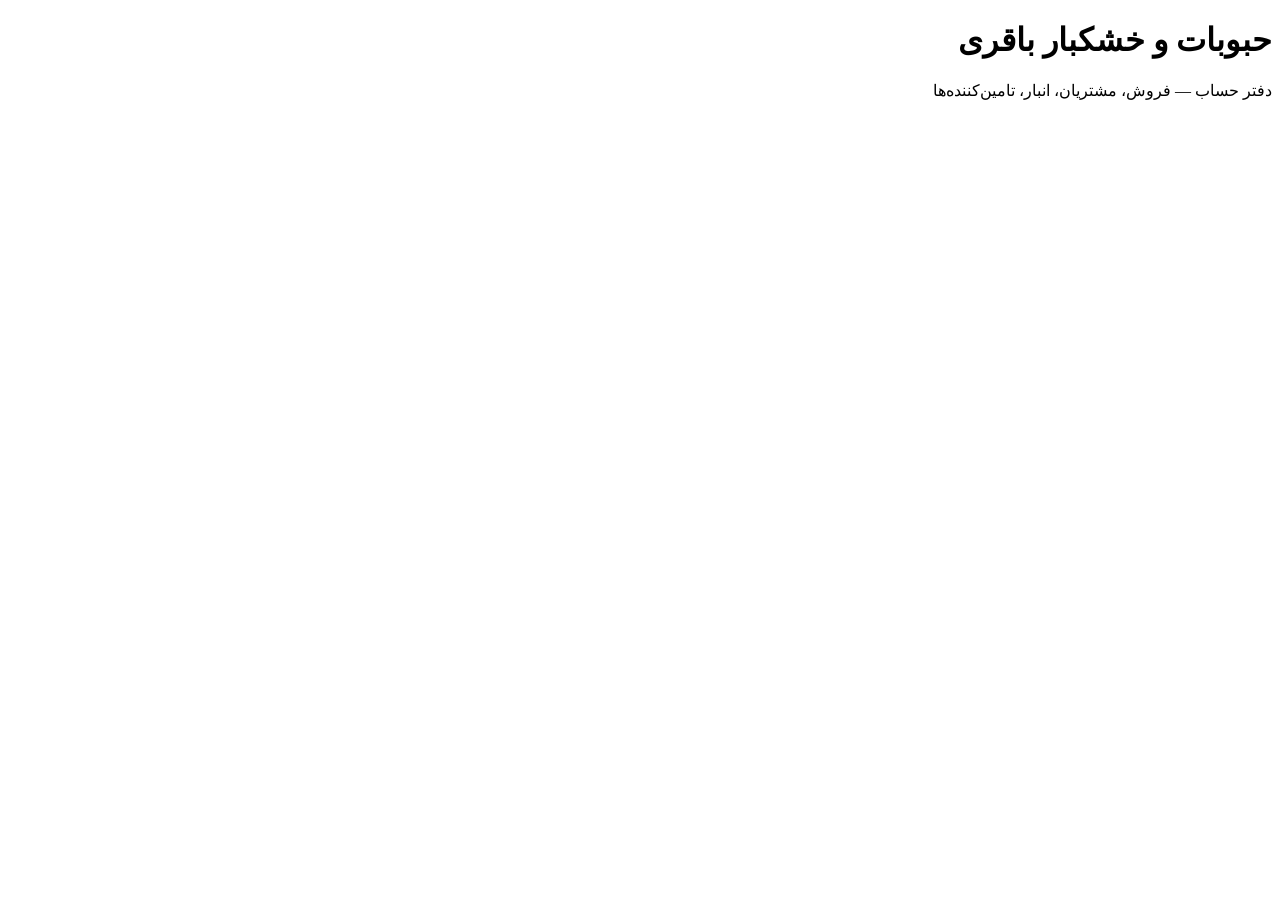
==== index.html @ 558b92c6 "Add files via upload" ====
<!DOCTYPE html>
<html lang="fa" dir="rtl">
<head>
<meta charset="UTF-8">
<meta http-equiv="Cache-Control" content="no-cache, no-store, must-revalidate">
<meta http-equiv="Pragma" content="no-cache">
<meta http-equiv="Expires" content="0">
<meta name="viewport" content="width=device-width, initial-scale=1.0, maximum-scale=1.0">
<link rel="manifest" href="./manifest.json">
<meta name="apple-mobile-web-app-capable" content="yes">
<meta name="apple-mobile-web-app-status-bar-style" content="black-translucent">
<meta name="apple-mobile-web-app-title" content="باقری">
<link rel="apple-touch-icon" href="./icons/apple-touch-icon.png">
<title>داشبورد — حبوبات و خشکبار باقری</title>
<script src="./vendor/xlsx.full.min.js"></script>
<script src="./vendor/html2canvas.min.js"></script>
<link rel="stylesheet" href="./css/app.css">
</head>
<body class="page-dashboard">
<header>
  <h1>حبوبات و خشکبار باقری</h1>
  <p>دفتر حساب — فروش، مشتریان، انبار، تامین‌کننده‌ها</p>
</header>
<nav id="nav"></nav>
<main id="main"></main>
<button class="fab" id="fab" style="display:none;">+</button>
<div id="modalRoot"></div>
<div class="toast" id="toast"></div>
<div id="printArea"></div>

<script src="./js/models.js"></script>
<script src="./js/ui.js"></script>
<script src="./js/db.js"></script>
<script src="./js/calc.js"></script>
<script src="./js/stock.js"></script>
<script src="./js/payments.js"></script>
<script src="./js/backup.js"></script>
<script src="./js/nav.js"></script>
<script src="./js/prospect-scoring.js"></script>
<script src="./js/prospect-db.js"></script>
<script src="./js/prospect-core.js"></script>

<script>
/* Phase 2 dashboard — uses existing calc helpers only; no new financial formulas. */

const ICO = {
  users: '<svg viewBox="0 0 24 24" fill="none" stroke="#5c4a30" stroke-width="1.8" stroke-linecap="round" stroke-linejoin="round"><path d="M17 21v-2a4 4 0 0 0-4-4H5a4 4 0 0 0-4 4v2"/><circle cx="9" cy="7" r="4"/><path d="M23 21v-2a4 4 0 0 0-3-3.87"/><path d="M16 3.13a4 4 0 0 1 0 7.75"/></svg>',
  box: '<svg viewBox="0 0 24 24" fill="none" stroke="#5c4a30" stroke-width="1.8" stroke-linecap="round" stroke-linejoin="round"><path d="M21 16V8a2 2 0 0 0-1-1.73l-7-4a2 2 0 0 0-2 0l-7 4A2 2 0 0 0 3 8v8a2 2 0 0 0 1 1.73l7 4a2 2 0 0 0 2 0l7-4A2 2 0 0 0 21 16z"/><polyline points="3.27 6.96 12 12.01 20.73 6.96"/><line x1="12" y1="22.08" x2="12" y2="12"/></svg>',
  truck: '<svg viewBox="0 0 24 24" fill="none" stroke="#5c4a30" stroke-width="1.8" stroke-linecap="round" stroke-linejoin="round"><rect x="1" y="3" width="15" height="13" rx="1"/><polygon points="16 8 20 8 23 11 23 16 16 16 16 8"/><circle cx="5.5" cy="18.5" r="2.5"/><circle cx="18.5" cy="18.5" r="2.5"/></svg>',
  invoice: '<svg viewBox="0 0 24 24" fill="none" stroke="#5c4a30" stroke-width="1.8" stroke-linecap="round" stroke-linejoin="round"><path d="M14 2H6a2 2 0 0 0-2 2v16a2 2 0 0 0 2 2h12a2 2 0 0 0 2-2V8z"/><polyline points="14 2 14 8 20 8"/><line x1="16" y1="13" x2="8" y2="13"/><line x1="16" y1="17" x2="8" y2="17"/><polyline points="10 9 9 9 8 9"/></svg>',
  card: '<svg viewBox="0 0 24 24" fill="none" stroke="#5c4a30" stroke-width="1.8" stroke-linecap="round" stroke-linejoin="round"><rect x="1" y="4" width="22" height="16" rx="2"/><line x1="1" y1="10" x2="23" y2="10"/></svg>',
  bank: '<svg viewBox="0 0 24 24" fill="none" stroke="#5c4a30" stroke-width="1.8" stroke-linecap="round" stroke-linejoin="round"><line x1="3" y1="22" x2="21" y2="22"/><line x1="6" y1="18" x2="6" y2="11"/><line x1="10" y1="18" x2="10" y2="11"/><line x1="14" y1="18" x2="14" y2="11"/><line x1="18" y1="18" x2="18" y2="11"/><polygon points="12 2 20 9 4 9"/></svg>',
  map: '<svg viewBox="0 0 24 24" fill="none" stroke="#5c4a30" stroke-width="1.8" stroke-linecap="round" stroke-linejoin="round"><path d="M21 10c0 7-9 13-9 13s-9-6-9-13a9 9 0 0 1 18 0z"/><circle cx="12" cy="10" r="3"/></svg>',
  chart: '<svg viewBox="0 0 24 24" fill="none" stroke="#5c4a30" stroke-width="1.8" stroke-linecap="round" stroke-linejoin="round"><line x1="18" y1="20" x2="18" y2="10"/><line x1="12" y1="20" x2="12" y2="4"/><line x1="6" y1="20" x2="6" y2="14"/></svg>',
  gear: '<svg viewBox="0 0 24 24" fill="none" stroke="#5c4a30" stroke-width="1.8" stroke-linecap="round" stroke-linejoin="round"><circle cx="12" cy="12" r="3"/><path d="M19.4 15a1.65 1.65 0 0 0 .33 1.82l.06.06a2 2 0 0 1-2.83 2.83l-.06-.06a1.65 1.65 0 0 0-1.82-.33 1.65 1.65 0 0 0-1 1.51V21a2 2 0 0 1-4 0v-.09A1.65 1.65 0 0 0 9 19.4a1.65 1.65 0 0 0-1.82.33l-.06.06a2 2 0 0 1-2.83-2.83l.06-.06A1.65 1.65 0 0 0 4.68 15a1.65 1.65 0 0 0-1.51-1H3a2 2 0 0 1 0-4h.09A1.65 1.65 0 0 0 4.6 9a1.65 1.65 0 0 0-.33-1.82l-.06-.06a2 2 0 0 1 2.83-2.83l.06.06A1.65 1.65 0 0 0 9 4.68a1.65 1.65 0 0 0 1-1.51V3a2 2 0 0 1 4 0v.09a1.65 1.65 0 0 0 1 1.51 1.65 1.65 0 0 0 1.82-.33l.06-.06a2 2 0 0 1 2.83 2.83l-.06.06A1.65 1.65 0 0 0 19.4 9a1.65 1.65 0 0 0 1.51 1H21a2 2 0 0 1 0 4h-.09a1.65 1.65 0 0 0-1.51 1z"/></svg>',
  warehouse: '<svg viewBox="0 0 24 24" fill="none" stroke="#5c4a30" stroke-width="1.8" stroke-linecap="round" stroke-linejoin="round"><path d="M3 21h18"/><path d="M5 21V10l7-5 7 5v11"/><path d="M9 21v-6h6v6"/></svg>'
};

function dashTile(href, ico, title, sub){
  return `<a class="dash-tile" href="${href}">
    <span class="dash-ico">${ico}</span>
    <span class="dash-title">${title}</span>
    ${sub ? `<span class="dash-sub">${sub}</span>` : ''}
  </a>`;
}

function recentInvoicesHtml(){
  const invs = (data.invoices || []).slice().sort((a,b)=> (b.date||'').localeCompare(a.date||'') || String(b.number).localeCompare(String(a.number)));
  const top = invs.slice(0, 5);
  if(!top.length) return '';
  const rows = top.map(inv=>{
    const cust = data.customers.find(c=>c.id===inv.customerId);
    const name = cust ? cust.name : '—';
    return `<a class="ledger-row" href="./invoice.html?id=${encodeURIComponent(inv.id)}">
      <span class="name">فاکتور #${esc(String(inv.number||''))}<span class="sub">${esc(name)} — ${faDate(inv.date)}</span></span>
      <span class="filler"></span>
      <span class="amount">${toman(inv.total)} ت</span>
    </a>`;
  }).join('');
  return `<div class="dash-section-label">آخرین فاکتورها</div><div class="dash-activity">${rows}</div>`;
}

function recentVisitsHtml(){
  const items = [];
  (data.customers||[]).forEach(c=>{
    (c.visits||[]).forEach(v=>{
      items.push({ customerId:c.id, name:c.name, date:v.date, time:v.time, result:v.result });
    });
  });
  items.sort((a,b)=> (b.date||'').localeCompare(a.date||'') || (b.time||'').localeCompare(a.time||''));
  const top = items.slice(0, 5);
  if(!top.length) return '';
  const rows = top.map(v=>`<a class="ledger-row" href="./customer.html?id=${encodeURIComponent(v.customerId)}">
    <span class="name">${esc(v.name)}<span class="sub">${faDate(v.date)}${v.time?' '+esc(v.time):''} — ${esc(v.result||'')}</span></span>
    <span class="filler"></span>
    <span class="amount">ویزیت</span>
  </a>`).join('');
  return `<div class="dash-section-label">آخرین ویزیت‌ها</div><div class="dash-activity">${rows}</div>`;
}

bootPage('dashboard', async function(){
  // داشبورد: منوی افقی تکرار کارت‌هاست — مخفی می‌شود
  const nav = document.getElementById('nav');
  if(nav) nav.style.display = 'none';

  const main = document.getElementById('main');
  const g = globalTotals();
  const invVal = inventoryValue();
  const custN = data.customers.length;
  const prodN = data.products.length;
  const invN = data.invoices.length;
  const supN = data.suppliers.length;
  const payN = (data.payments||[]).length;
  const chkN = (data.checks||[]).length;

  // Read-only: existing Prospect daily target (no new target system)
  let targetHtml = '';
  try{
    if(typeof openProspectDatabase === 'function' && !prospectDbInstance){
      await openProspectDatabase();
    }
    if(typeof ensureProspectDailyTarget === 'function'){
      const dt = await ensureProspectDailyTarget();
      targetHtml = renderDashboardTargetBar(dt);
    }
  }catch(err){
    console.warn('dashboard target read skipped', err);
    targetHtml = '';
  }

  main.innerHTML = `
    <h2 class="section-title" style="margin-top:4px;">داشبورد</h2>

    ${targetHtml}

    <div class="dash-section-label">خلاصه وضعیت</div>
    <div class="dash-stats">
      <div class="dash-stat">
        <div class="label">فروش امروز</div>
        <div class="value accent-olive">${toman(g.todaySales)} ت</div>
        <div class="label" style="margin-top:4px;">${g.todayCount||0} فاکتور</div>
      </div>
      <div class="dash-stat">
        <div class="label">فروش این ماه</div>
        <div class="value accent-olive">${toman(g.monthSales)} ت</div>
        <div class="label" style="margin-top:4px;">${g.monthCount||0} فاکتور</div>
      </div>
      <div class="dash-stat">
        <div class="label">بدهی مشتریان</div>
        <div class="value accent-rust">${toman(g.customerDebt)} ت</div>
      </div>
      <div class="dash-stat">
        <div class="label">بدهی به تامین‌کننده‌ها</div>
        <div class="value accent-rust">${toman(g.supplierDebt)} ت</div>
      </div>
      <div class="dash-stat">
        <div class="label">ارزش موجودی انبار</div>
        <div class="value">${toman(invVal)} ت</div>
      </div>
      <div class="dash-stat">
        <div class="label">سود کل (از فاکتورها)</div>
        <div class="value accent-amber">${toman(g.totalProfit)} ت</div>
      </div>
      <div class="dash-stat wide">
        <div class="label">جمع کل فروش فاکتورها</div>
        <div class="value">${toman(g.totalSales)} ت</div>
      </div>
    </div>

    <div class="dash-section-label">دسترسی سریع</div>
    <div class="dash-grid">
      ${dashTile('./invoices.html', ICO.invoice, 'فاکتورها', invN + ' فاکتور')}
      ${dashTile('./customers.html', ICO.users, 'مشتریان', custN + ' نفر')}
      ${dashTile('./payments.html', ICO.card, 'پرداخت‌ها', payN + ' مورد')}
      ${dashTile('./products.html', ICO.box, 'اجناس', prodN + ' قلم')}
      ${dashTile('./suppliers.html', ICO.truck, 'تامین‌کنندگان', supN + ' نفر')}
      ${dashTile('./checks.html', ICO.bank, 'چک‌ها', chkN + ' فقره')}
      ${dashTile('./inventory.html', ICO.warehouse, 'انبار', toman(invVal) + ' ت')}
      ${dashTile('./visits.html', ICO.map, 'ویزیت مشتریان', '')}
      ${dashTile('./prospects.html', ICO.map, 'ارزیابی مغازه‌ها', '')}
      ${dashTile('./reports.html', ICO.chart, 'گزارش‌ها', '')}
      ${dashTile('./settings.html', ICO.gear, 'تنظیمات و بکاپ', '')}
    </div>

    ${recentInvoicesHtml()}
    ${recentVisitsHtml()}
  `;
});

/** Read-only UI for existing ProspectScout dailyTarget — no writes except ensure day-roll already in core. */
function renderDashboardTargetBar(dt){
  if(!dt){
    return `<a class="dash-target" href="./prospects.html">
      <div class="dash-target-top">
        <span class="dash-target-title">تارگت امروز</span>
        <span class="dash-target-link">ارزیابی مغازه‌ها ←</span>
      </div>
      <div class="dash-target-body">تارگت هنوز تنظیم نشده</div>
    </a>`;
  }
  const target = Number(dt.target)||0;
  const count = Number(dt.count)||0;
  if(target <= 0){
    return `<a class="dash-target" href="./prospects.html">
      <div class="dash-target-top">
        <span class="dash-target-title">تارگت امروز</span>
        <span class="dash-target-link">تنظیم در ارزیابی مغازه‌ها ←</span>
      </div>
      <div class="dash-target-body">تارگت روزانه تنظیم نشده</div>
    </a>`;
  }
  const pct = Math.min(100, Math.round((count/target)*100));
  const remain = Math.max(0, target - count);
  const done = count >= target;
  const status = done
    ? `<span class="dash-target-done">تارگت امروز تکمیل شد ✓</span>`
    : `<span class="dash-target-remain">${remain} بازدید تا تارگت</span>`;
  return `<a class="dash-target${done?' is-done':''}" href="./prospects.html">
    <div class="dash-target-top">
      <span class="dash-target-title">تارگت امروز</span>
      <span class="dash-target-pct">${pct}٪</span>
    </div>
    <div class="dash-target-nums">${count} / ${target}</div>
    <div class="dash-target-bar"><span style="width:${pct}%"></span></div>
    <div class="dash-target-foot">${status}<span class="dash-target-link">جزئیات ←</span></div>
  </a>`;
}
</script>
<script src="./js/sw-register.js"></script>
</body>
</html>
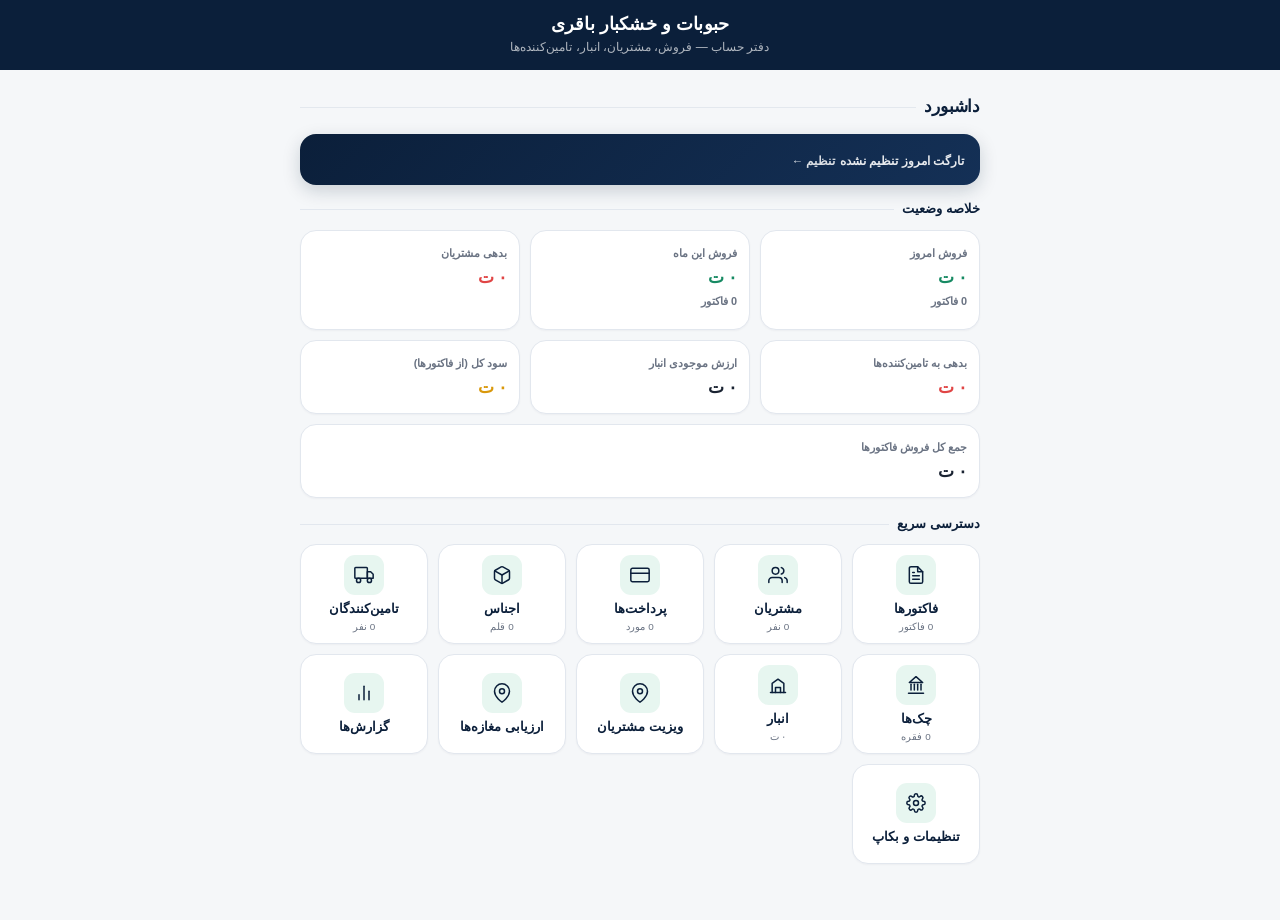
==== commit d29a3ce8: "Add files via upload" ====
--- a/index.html
+++ b/index.html
@@ -189,26 +189,15 @@
 
 /** Read-only UI for existing ProspectScout dailyTarget — no writes except ensure day-roll already in core. */
 function renderDashboardTargetBar(dt){
-  if(!dt){
-    return `<a class="dash-target" href="./prospects.html">
-      <div class="dash-target-top">
-        <span class="dash-target-title">تارگت امروز</span>
-        <span class="dash-target-link">ارزیابی مغازه‌ها ←</span>
-      </div>
-      <div class="dash-target-body">تارگت هنوز تنظیم نشده</div>
+  // Compact strip when missing or zero — avoids a large empty card; logic unchanged.
+  if(!dt || !(Number(dt.target) > 0)){
+    return `<a class="dash-target dash-target-compact" href="./prospects.html">
+      <span class="dash-target-title">تارگت امروز تنظیم نشده</span>
+      <span class="dash-target-link">تنظیم ←</span>
     </a>`;
   }
   const target = Number(dt.target)||0;
   const count = Number(dt.count)||0;
-  if(target <= 0){
-    return `<a class="dash-target" href="./prospects.html">
-      <div class="dash-target-top">
-        <span class="dash-target-title">تارگت امروز</span>
-        <span class="dash-target-link">تنظیم در ارزیابی مغازه‌ها ←</span>
-      </div>
-      <div class="dash-target-body">تارگت روزانه تنظیم نشده</div>
-    </a>`;
-  }
   const pct = Math.min(100, Math.round((count/target)*100));
   const remain = Math.max(0, target - count);
   const done = count >= target;
--- a/css/app.css
+++ b/css/app.css
@@ -0,0 +1,1279 @@
+/* ============================================================
+   حبوبات و خشکبار باقری — Design System
+   Navy + Green + White | Mobile-First | CSS only
+   Compatible with all existing HTML class names
+   ============================================================ */
+
+:root{
+  /* Core palette (Option 3 reference) */
+  --color-primary:#0B1F3A;
+  --color-primary-dark:#071628;
+  --color-primary-soft:#132A4A;
+  --color-accent:#20A879;
+  --color-accent-dark:#178A63;
+  --color-accent-soft:#E7F6F0;
+  --color-bg:#F5F7F9;
+  --color-surface:#FFFFFF;
+  --color-surface-2:#EEF1F5;
+  --color-border:#E2E7EE;
+  --color-text:#1A2332;
+  --color-text-muted:#6A7383;
+  --color-success:#20A879;
+  --color-danger:#E04545;
+  --color-warning:#D9980B;
+  --color-info:#2F6FED;
+
+  --shadow-xs:0 1px 2px rgba(11,31,58,.04);
+  --shadow-sm:0 2px 8px rgba(11,31,58,.06);
+  --shadow-md:0 6px 20px rgba(11,31,58,.08);
+  --radius-xs:8px;
+  --radius-sm:12px;
+  --radius-md:16px;
+  --radius-lg:20px;
+  --radius-pill:999px;
+  --space-1:4px;
+  --space-2:8px;
+  --space-3:12px;
+  --space-4:16px;
+  --space-5:20px;
+  --space-6:24px;
+  --touch:44px;
+  --safe-top:env(safe-area-inset-top,0px);
+  --safe-bottom:env(safe-area-inset-bottom,0px);
+  --font:-apple-system,BlinkMacSystemFont,'Vazirmatn','Segoe UI',Tahoma,sans-serif;
+
+  /* Legacy aliases — do not remove */
+  --primary:var(--color-primary);
+  --primary-dark:var(--color-primary-dark);
+  --primary-soft:var(--color-primary-soft);
+  --accent:var(--color-accent);
+  --accent-dark:var(--color-accent-dark);
+  --accent-soft:var(--color-accent-soft);
+  --bg:var(--color-bg);
+  --surface:var(--color-surface);
+  --surface-2:var(--color-surface-2);
+  --text:var(--color-text);
+  --muted:var(--color-text-muted);
+  --success:var(--color-success);
+  --danger:var(--color-danger);
+  --warning:var(--color-warning);
+  --border:var(--color-border);
+  --shadow:var(--shadow-sm);
+  --shadow-sm:0 2px 8px rgba(11,31,58,.06);
+  --radius:var(--radius-md);
+  --radius-sm:12px;
+  --paper:var(--color-bg);
+  --paper-2:var(--color-surface);
+  --card:var(--color-surface);
+  --ink:var(--color-text);
+  --ink-soft:var(--color-text-muted);
+  --olive:var(--color-accent);
+  --olive-dark:var(--color-primary);
+  --gold:var(--color-accent);
+  --gold-soft:var(--color-accent-soft);
+  --rust:var(--color-danger);
+  --amber:var(--color-warning);
+  --red:var(--color-danger);
+  --line:var(--color-border);
+}
+
+*,*::before,*::after{box-sizing:border-box;-webkit-tap-highlight-color:transparent;}
+html{-webkit-text-size-adjust:100%;}
+body{
+  margin:0;
+  font-family:var(--font);
+  background:var(--color-bg);
+  color:var(--color-text);
+  min-height:100vh;
+  font-size:15px;
+  line-height:1.55;
+  font-variant-numeric:tabular-nums;
+  -webkit-font-smoothing:antialiased;
+}
+
+/* ===================== HEADER ===================== */
+header{
+  padding:calc(12px + var(--safe-top)) 16px 14px;
+  text-align:center;
+  background:var(--color-primary);
+  border-bottom:none;
+  color:#fff;
+  position:relative;
+  z-index:5;
+}
+header h1{
+  margin:0;
+  font-size:1.02rem;
+  font-weight:800;
+  color:#fff;
+  letter-spacing:.15px;
+  line-height:1.35;
+}
+header p{
+  margin:3px 0 0;
+  font-size:.75rem;
+  color:rgba(255,255,255,.68);
+  font-weight:500;
+  line-height:1.4;
+}
+
+/* ===================== NAV (top bar only — never match .bottom-nav) ===================== */
+nav#nav{
+  display:flex;
+  overflow-x:auto;
+  gap:6px;
+  background:var(--color-surface);
+  border-bottom:1px solid var(--color-border);
+  position:sticky;
+  top:0;
+  z-index:10;
+  -webkit-overflow-scrolling:touch;
+  padding:8px 10px;
+  box-shadow:var(--shadow-xs);
+  scrollbar-width:none;
+}
+nav#nav::-webkit-scrollbar{display:none;}
+nav#nav button,
+nav#nav a.nav-link{
+  flex:0 0 auto;
+  min-width:auto;
+  min-height:34px;
+  padding:6px 12px;
+  border:1px solid transparent;
+  background:transparent;
+  font-family:inherit;
+  font-size:.76rem;
+  font-weight:600;
+  color:var(--color-text-muted);
+  cursor:pointer;
+  border-radius:var(--radius-pill);
+  white-space:nowrap;
+  text-decoration:none;
+  display:inline-flex;
+  align-items:center;
+  justify-content:center;
+  transition:background .12s,color .12s;
+}
+nav#nav button.active,
+nav#nav a.nav-link.active{
+  color:#fff;
+  background:var(--color-primary);
+  border-color:var(--color-primary);
+}
+nav#nav a.nav-link:active,
+nav#nav button:active{opacity:.85;}
+
+/* ===================== MAIN ===================== */
+main{
+  padding:14px 14px calc(88px + var(--safe-bottom));
+  max-width:720px;
+  margin:0 auto;
+}
+
+/* ===================== TYPOGRAPHY ===================== */
+h2.section-title{
+  font-size:1.05rem;
+  margin:4px 0 14px;
+  color:var(--color-primary);
+  font-weight:800;
+  display:flex;
+  align-items:center;
+  gap:8px;
+  letter-spacing:-.2px;
+}
+h2.section-title::after{
+  content:"";
+  flex:1;
+  border-bottom:1px solid var(--color-border);
+  opacity:.9;
+}
+h3.sub-title{
+  font-size:.88rem;
+  margin:16px 0 10px;
+  color:var(--color-primary);
+  font-weight:800;
+}
+
+/* ===================== CARDS ===================== */
+.cards{
+  display:grid;
+  grid-template-columns:1fr 1fr;
+  gap:10px;
+  margin-bottom:14px;
+}
+.card{
+  background:var(--color-surface);
+  border:1px solid var(--color-border);
+  border-radius:var(--radius-md);
+  padding:14px;
+  box-shadow:var(--shadow-xs);
+}
+.card .label{
+  font-size:.7rem;
+  color:var(--color-text-muted);
+  margin-bottom:6px;
+  font-weight:600;
+  letter-spacing:.1px;
+}
+.card .value{
+  font-size:1.12rem;
+  font-weight:800;
+  color:var(--color-text);
+  letter-spacing:-.3px;
+  line-height:1.25;
+}
+.card.wide{grid-column:1/-1;}
+
+.accent-olive{color:var(--color-accent-dark) !important;}
+.accent-rust{color:var(--color-danger) !important;}
+.accent-red{color:var(--color-danger) !important;}
+.accent-amber{color:var(--color-warning) !important;}
+
+/* ===================== LISTS ===================== */
+.ledger-row{
+  display:flex;
+  align-items:center;
+  gap:10px;
+  padding:13px 2px;
+  border-bottom:1px solid var(--color-border);
+  cursor:pointer;
+  min-height:52px;
+}
+.ledger-row:last-child{border-bottom:none;}
+.ledger-row .name{
+  font-weight:700;
+  font-size:.9rem;
+  color:var(--color-text);
+  white-space:nowrap;
+  overflow:hidden;
+  text-overflow:ellipsis;
+  min-width:0;
+  line-height:1.35;
+}
+.ledger-row .filler{
+  flex:1;
+  border-bottom:none;
+  height:0;
+  min-width:6px;
+}
+.ledger-row .amount{
+  font-weight:800;
+  white-space:nowrap;
+  text-align:left;
+  flex-shrink:0;
+  font-size:.9rem;
+  color:var(--color-text);
+  letter-spacing:-.2px;
+}
+.ledger-row .sub{
+  font-size:.72rem;
+  color:var(--color-text-muted);
+  display:block;
+  font-weight:500;
+  overflow:hidden;
+  text-overflow:ellipsis;
+  margin-top:2px;
+  line-height:1.35;
+}
+a.ledger-row{
+  text-decoration:none;
+  color:inherit;
+}
+a.ledger-row:active{
+  background:var(--color-surface-2);
+  border-radius:var(--radius-sm);
+}
+
+/* ===================== BUTTONS ===================== */
+.btn{
+  display:inline-flex;
+  align-items:center;
+  justify-content:center;
+  gap:6px;
+  background:var(--color-accent);
+  color:#fff;
+  border:none;
+  padding:12px 16px;
+  min-height:var(--touch);
+  border-radius:var(--radius-sm);
+  font-family:inherit;
+  font-weight:700;
+  font-size:.88rem;
+  cursor:pointer;
+  text-decoration:none;
+  box-shadow:0 3px 10px rgba(32,168,121,.22);
+  transition:transform .1s, opacity .1s;
+}
+.btn:active{opacity:.9;transform:scale(.98);}
+.btn.secondary{
+  background:var(--color-surface);
+  color:var(--color-primary);
+  border:1.5px solid var(--color-border);
+  box-shadow:none;
+}
+.btn.danger{
+  background:var(--color-danger);
+  box-shadow:0 3px 10px rgba(224,69,69,.2);
+}
+.btn.small{
+  padding:8px 12px;
+  font-size:.78rem;
+  min-height:36px;
+  border-radius:10px;
+  box-shadow:none;
+}
+.btn:disabled{
+  opacity:.42;
+  cursor:not-allowed;
+  box-shadow:none;
+}
+.btn-row{
+  display:flex;
+  gap:8px;
+  flex-wrap:wrap;
+  margin-top:12px;
+}
+
+/* ===================== CHIPS ===================== */
+.chip-row{
+  display:flex;
+  gap:6px;
+  flex-wrap:wrap;
+  margin-bottom:12px;
+}
+.chip{
+  padding:6px 11px;
+  border-radius:var(--radius-pill);
+  border:1.5px solid var(--color-border);
+  background:var(--color-surface);
+  font-size:.74rem;
+  color:var(--color-text-muted);
+  cursor:pointer;
+  font-family:inherit;
+  font-weight:600;
+  min-height:32px;
+  line-height:1.2;
+}
+.chip.active{
+  background:var(--color-primary);
+  color:#fff;
+  border-color:var(--color-primary);
+}
+
+/* ===================== FAB ===================== */
+.fab{
+  position:fixed;
+  left:16px;
+  bottom:calc(16px + var(--safe-bottom));
+  width:56px;
+  height:56px;
+  border-radius:50%;
+  background:var(--color-accent);
+  color:#fff;
+  font-size:1.75rem;
+  border:none;
+  box-shadow:0 8px 22px rgba(32,168,121,.38);
+  cursor:pointer;
+  z-index:20;
+  display:flex;
+  align-items:center;
+  justify-content:center;
+  line-height:1;
+}
+.fab:active{transform:scale(.94);}
+
+/* ===================== SHEET / MODAL ===================== */
+.overlay{
+  position:fixed;
+  inset:0;
+  background:rgba(11,31,58,.5);
+  display:flex;
+  align-items:flex-end;
+  justify-content:center;
+  /* Must be above .bottom-nav (z-index:40) so sheet actions are tappable */
+  z-index:60;
+}
+.sheet{
+  background:var(--color-surface);
+  width:100%;
+  max-width:720px;
+  max-height:90vh;
+  overflow-y:auto;
+  border-radius:var(--radius-lg) var(--radius-lg) 0 0;
+  /* Extra bottom padding so primary actions (ثبت) are not flush / covered */
+  padding:18px 16px calc(28px + var(--safe-bottom));
+  border-top:none;
+  -webkit-overflow-scrolling:touch;
+  box-shadow:0 -10px 40px rgba(11,31,58,.15);
+}
+.sheet h3{
+  margin:0 0 14px;
+  color:var(--color-primary);
+  padding-left:32px;
+  font-weight:800;
+  font-size:1.05rem;
+}
+.field{margin-bottom:14px;}
+.field label{
+  display:block;
+  font-size:.75rem;
+  color:var(--color-text-muted);
+  margin-bottom:6px;
+  font-weight:600;
+}
+.field input,
+.field select,
+.field textarea{
+  width:100%;
+  padding:12px 14px;
+  border:1.5px solid var(--color-border);
+  border-radius:var(--radius-sm);
+  font-family:inherit;
+  font-size:16px;
+  background:var(--color-surface);
+  color:var(--color-text);
+  transition:border-color .15s, box-shadow .15s;
+  min-height:46px;
+}
+.field select{appearance:none;background-image:none;}
+.field input:focus,
+.field select:focus,
+.field textarea:focus{
+  outline:none;
+  border-color:var(--color-accent);
+  box-shadow:0 0 0 3px var(--color-accent-soft);
+}
+.field textarea{resize:vertical;min-height:72px;}
+
+.close-x{
+  position:absolute;
+  left:12px;
+  top:12px;
+  background:var(--color-surface-2);
+  border:none;
+  font-size:1.2rem;
+  color:var(--color-text-muted);
+  cursor:pointer;
+  width:36px;
+  height:36px;
+  border-radius:10px;
+  display:flex;
+  align-items:center;
+  justify-content:center;
+}
+.close-x:active{background:var(--color-border);}
+
+.empty{
+  text-align:center;
+  color:var(--color-text-muted);
+  padding:32px 14px;
+  font-size:.9rem;
+  line-height:1.6;
+}
+
+.badge{
+  display:inline-block;
+  padding:3px 9px;
+  border-radius:var(--radius-pill);
+  font-size:.68rem;
+  font-weight:700;
+}
+.badge.pending{background:#FFF5DF;color:#9A7000;}
+.badge.cleared{background:var(--color-accent-soft);color:var(--color-accent-dark);}
+.badge.low{background:#FDECEC;color:var(--color-danger);}
+
+.toast{
+  position:fixed;
+  bottom:calc(84px + var(--safe-bottom));
+  left:50%;
+  transform:translateX(-50%) translateY(10px);
+  background:var(--color-primary);
+  color:#fff;
+  padding:11px 18px;
+  border-radius:var(--radius-pill);
+  font-size:.82rem;
+  font-weight:700;
+  opacity:0;
+  pointer-events:none;
+  transition:opacity .2s, transform .2s;
+  z-index:70;
+  white-space:nowrap;
+  max-width:90vw;
+  overflow:hidden;
+  text-overflow:ellipsis;
+  box-shadow:var(--shadow-md);
+}
+.toast.show{
+  opacity:1;
+  transform:translateX(-50%) translateY(0);
+}
+
+/* ===================== SEARCH (no reflow risk) ===================== */
+input[type="search"],
+input#customer-search,
+input#product-search,
+input#supplier-search,
+input#invoice-search,
+input#payment-search,
+input#check-search,
+input#visit-search,
+input#prospect-search,
+input#list-search-input,
+main .field input,
+main input[placeholder*="جستجو"],
+main input[placeholder*="جستجوی"]{
+  width:100%;
+  padding:12px 14px;
+  border:1.5px solid var(--color-border);
+  border-radius:var(--radius-sm);
+  font-family:inherit;
+  font-size:16px;
+  background:var(--color-surface);
+  color:var(--color-text);
+  margin-bottom:2px;
+  min-height:46px;
+  box-shadow:var(--shadow-xs);
+}
+main input:focus,
+input[type="search"]:focus{
+  outline:none;
+  border-color:var(--color-accent);
+  box-shadow:0 0 0 3px var(--color-accent-soft);
+}
+main select,
+.field select,
+#payment-sort,
+#check-sort,
+#visit-sort,
+#prospect-sort,
+#invoice-sort,
+#product-sort,
+#supplier-sort,
+#customer-sort{
+  width:100%;
+  padding:11px 12px;
+  border:1.5px solid var(--color-border);
+  border-radius:var(--radius-sm);
+  font-family:inherit;
+  font-size:15px;
+  background:var(--color-surface);
+  color:var(--color-text);
+  min-height:44px;
+}
+
+/* ===================== DASHBOARD ===================== */
+.dash-stats{
+  display:grid;
+  grid-template-columns:1fr 1fr;
+  gap:10px;
+  margin-bottom:16px;
+}
+.dash-stat{
+  background:var(--color-surface);
+  border:1px solid var(--color-border);
+  border-radius:var(--radius-md);
+  padding:14px 12px;
+  box-shadow:var(--shadow-xs);
+}
+.dash-stat .label{
+  font-size:.68rem;
+  color:var(--color-text-muted);
+  margin-bottom:6px;
+  font-weight:600;
+}
+.dash-stat .value{
+  font-size:1.05rem;
+  font-weight:800;
+  color:var(--color-text);
+  letter-spacing:-.25px;
+  line-height:1.25;
+}
+.dash-stat.wide{grid-column:1/-1;}
+@media (min-width:380px){
+  .dash-stats{grid-template-columns:1fr 1fr 1fr;}
+  .dash-stat.wide{grid-column:1/-1;}
+}
+
+.dash-section-label{
+  font-size:.82rem;
+  font-weight:800;
+  color:var(--color-primary);
+  margin:10px 0 10px;
+  display:flex;
+  align-items:center;
+  gap:8px;
+}
+.dash-section-label::after{
+  content:"";
+  flex:1;
+  border-bottom:1px solid var(--color-border);
+}
+
+.dash-grid{
+  display:grid;
+  grid-template-columns:repeat(3,1fr);
+  gap:8px;
+  margin-bottom:16px;
+}
+@media (min-width:420px){
+  .dash-grid{grid-template-columns:repeat(4,1fr);}
+}
+@media (min-width:640px){
+  .dash-grid{grid-template-columns:repeat(5,1fr);gap:10px;}
+}
+
+a.dash-tile{
+  display:flex;
+  flex-direction:column;
+  align-items:center;
+  justify-content:center;
+  gap:6px;
+  min-height:88px;
+  padding:10px 4px;
+  background:var(--color-surface);
+  border:1px solid var(--color-border);
+  border-radius:var(--radius-md);
+  text-decoration:none;
+  color:var(--color-text);
+  box-shadow:var(--shadow-xs);
+  transition:transform .1s, box-shadow .1s;
+}
+a.dash-tile:active{
+  transform:scale(.96);
+  box-shadow:none;
+}
+a.dash-tile .dash-ico{
+  width:40px;
+  height:40px;
+  border-radius:11px;
+  display:flex;
+  align-items:center;
+  justify-content:center;
+  background:var(--color-accent-soft);
+}
+a.dash-tile .dash-ico svg{
+  width:20px;
+  height:20px;
+  display:block;
+  stroke:var(--color-primary);
+  color:var(--color-primary);
+}
+a.dash-tile .dash-title{
+  font-size:.72rem;
+  font-weight:700;
+  text-align:center;
+  color:var(--color-primary);
+  line-height:1.25;
+  padding:0 2px;
+}
+a.dash-tile .dash-sub{
+  font-size:.62rem;
+  color:var(--color-text-muted);
+  text-align:center;
+  margin-top:-2px;
+  line-height:1.2;
+}
+
+.dash-activity{
+  background:var(--color-surface);
+  border:1px solid var(--color-border);
+  border-radius:var(--radius-md);
+  padding:2px 12px 6px;
+  margin-bottom:14px;
+  box-shadow:var(--shadow-xs);
+}
+.dash-activity .ledger-row{cursor:default;min-height:48px;}
+.dash-activity a.ledger-row{cursor:pointer;}
+
+/* Hide top nav on dashboard — tiles are the main nav */
+body.page-dashboard #nav,
+body[data-page="dashboard"] #nav{
+  display:none !important;
+}
+
+/* ===================== SETTINGS / REPORTS ===================== */
+.settings-warn{
+  background:#FFF8E8;
+  border:1px solid #EDD99A;
+  border-radius:var(--radius-sm);
+  padding:12px 14px;
+  font-size:.8rem;
+  line-height:1.65;
+  margin:10px 0 14px;
+  color:#6B5410;
+}
+.settings-section{margin-bottom:22px;}
+.settings-section h3{
+  font-size:.95rem;
+  margin:0 0 10px;
+  font-weight:800;
+  color:var(--color-primary);
+}
+.report-section{margin-bottom:20px;}
+.report-section h3{
+  font-size:.92rem;
+  margin:0 0 10px;
+  font-weight:800;
+  color:var(--color-primary);
+}
+.report-note{
+  font-size:.72rem;
+  color:var(--color-text-muted);
+  margin:6px 0 0;
+  line-height:1.5;
+}
+.page-skeleton-note{
+  color:var(--color-text-muted);
+  padding:24px 12px;
+  font-size:.88rem;
+  line-height:1.7;
+}
+.page-title-bar{margin:0 0 12px;}
+.auto-backup-row{
+  display:flex;
+  align-items:center;
+  justify-content:space-between;
+  gap:10px;
+  padding:11px 0;
+  border-bottom:1px solid var(--color-border);
+}
+.auto-backup-row:last-child{border-bottom:none;}
+
+/* ===================== PROSPECT ===================== */
+.rank-pill{
+  display:inline-block;
+  padding:4px 10px;
+  border-radius:var(--radius-pill);
+  color:#fff;
+  font-weight:800;
+  font-size:.72rem;
+}
+.converted-banner{
+  background:var(--color-accent);
+  color:#fff;
+  border-radius:var(--radius-md);
+  padding:12px 14px;
+  margin-bottom:12px;
+  font-weight:700;
+  font-size:.9rem;
+}
+.prospect-subnav{
+  display:flex;
+  flex-wrap:wrap;
+  gap:8px;
+  margin-bottom:12px;
+}
+.chip-opt{
+  border:1.5px solid var(--color-border);
+  background:var(--color-surface);
+  color:var(--color-text);
+  border-radius:11px;
+  padding:10px 12px;
+  font-size:.84rem;
+  cursor:pointer;
+  font-family:inherit;
+  text-align:right;
+  min-height:42px;
+}
+.chip-opt.selected{
+  background:var(--color-primary);
+  border-color:var(--color-primary);
+  color:#fff;
+  font-weight:700;
+}
+.chip-wrap{display:flex;flex-wrap:wrap;gap:8px;}
+.live-score{
+  display:flex;
+  justify-content:space-between;
+  align-items:center;
+  gap:10px;
+  padding:14px;
+  border:1px solid var(--color-border);
+  border-radius:var(--radius-md);
+  margin-bottom:12px;
+  background:var(--color-surface);
+  box-shadow:var(--shadow-xs);
+}
+.live-score .num{
+  font-size:1.7rem;
+  font-weight:800;
+  color:var(--color-primary);
+  letter-spacing:-.5px;
+}
+.rank-badge{
+  padding:5px 12px;
+  border-radius:var(--radius-pill);
+  color:#fff;
+  font-weight:800;
+  font-size:.85rem;
+}
+.q-block{
+  margin-bottom:16px;
+  padding-bottom:14px;
+  border-bottom:1px dashed var(--color-border);
+}
+.q-title{
+  font-weight:700;
+  margin-bottom:8px;
+  font-size:.88rem;
+  color:var(--color-primary);
+}
+.debt-row a{text-decoration:none;color:inherit;}
+
+/* ===================== INVOICE PRINT DOCUMENT ===================== */
+/* روی صفحه دیده نمی‌شود، اما display:none نیست — عمداً.
+   اگر این ناحیه display:none باشد و فقط داخل @media print به block تبدیل شود،
+   کروم هرگز یک paint واقعی از <img> داخلش انجام نداده، و در لحظه‌ی چاپ
+   به‌جای تصویر یک آیکون broken-image (علامت سؤال) رسم می‌کند — حتی اگر
+   تصویر کاملاً load/decode شده باشد. به همین دلیل به‌جای display:none از
+   position:fixed + خارج از صفحه استفاده می‌شود: عنصر همیشه در درخت
+   layout/paint واقعی مرورگر هست (مثل holder مربوط به Export)، فقط دیده نمی‌شود. */
+#printArea{
+  position:fixed;
+  left:-99999px;
+  top:0;
+  width:0;
+  height:0;
+  overflow:hidden;
+  margin:0;
+  padding:0;
+}
+
+.inv-doc{
+  font-family: Vazirmatn, Tahoma, sans-serif;
+  color:#0b1f3a;
+  direction:rtl;
+  text-align:right;
+  background:#fff;
+  padding:12px 14px;
+  box-sizing:border-box;
+}
+.inv-head{
+  display:flex;
+  align-items:center;
+  justify-content:space-between;
+  gap:12px;
+  border-bottom:2px solid #0b1f3a;
+  padding-bottom:10px;
+  margin-bottom:12px;
+}
+.inv-logo{ flex:0 0 auto; }
+.inv-logo img{
+  display:block;
+  max-height:64px;
+  max-width:140px;
+  width:auto;
+  height:auto;
+  object-fit:contain;
+}
+.inv-brand{ flex:1 1 auto; text-align:center; }
+.inv-brand-name{ font-weight:800; font-size:1.05rem; }
+.inv-doc-title{ font-weight:600; font-size:.95rem; margin-top:2px; }
+.inv-meta{ flex:0 0 auto; font-size:.82rem; line-height:1.6; }
+.inv-customer{
+  font-size:.88rem;
+  line-height:1.7;
+  margin-bottom:12px;
+}
+.inv-table{
+  width:100%;
+  border-collapse:collapse;
+  font-size:.82rem;
+  margin-bottom:12px;
+}
+.inv-table th,.inv-table td{
+  border:1px solid #c5d0dc;
+  padding:6px 8px;
+  text-align:center;
+}
+.inv-table th{ background:#eef3f8; font-weight:700; }
+.inv-totals{
+  width:100%;
+  border-collapse:collapse;
+  font-size:.88rem;
+  margin-top:4px;
+}
+.inv-totals td{
+  padding:5px 8px;
+  border-bottom:1px solid #e2e8f0;
+}
+.inv-totals td:last-child{ text-align:left; font-variant-numeric:tabular-nums; }
+.inv-totals .inv-final td{ font-weight:800; border-bottom:2px solid #0b1f3a; }
+.inv-signatures{
+  display:flex;
+  justify-content:space-between;
+  gap:24px;
+  margin-top:28px;
+  font-size:.85rem;
+}
+.inv-signatures > div{ flex:1; text-align:center; }
+.inv-sig-line{
+  margin-top:36px;
+  border-bottom:1px solid #0b1f3a;
+  height:0;
+}
+
+/* ===================== PRINT ===================== */
+/* فقط سند داخل #printArea چاپ شود — نه کل صفحه CRM */
+@media print{
+  body *{ visibility:hidden !important; }
+  #printArea, #printArea *{ visibility:visible !important; }
+  #printArea{
+    display:block !important;
+    position:absolute;
+    left:0;
+    top:0;
+    width:100%;
+    height:auto;
+    overflow:visible;
+    margin:0;
+    padding:8px;
+    background:#fff !important;
+  }
+  .overlay,.sheet,header,nav,.fab,.toast,.bottom-nav,button.app-back,main{
+    display:none !important;
+  }
+  body{ background:#fff !important; }
+  .inv-logo img{ max-height:72px; max-width:160px; }
+}
+
+/* ===================== RESPONSIVE ===================== */
+@media (max-width:360px){
+  .dash-grid{grid-template-columns:repeat(3,1fr);gap:6px;}
+  a.dash-tile{min-height:80px;padding:8px 2px;}
+  a.dash-tile .dash-title{font-size:.68rem;}
+  .card .value,.dash-stat .value{font-size:.98rem;}
+  main{padding:12px 10px calc(96px + var(--safe-bottom));}
+}
+@media (min-width:768px){
+  main{padding:20px 20px 100px;}
+  header h1{font-size:1.12rem;}
+  a.dash-tile{min-height:100px;}
+  a.dash-tile .dash-title{font-size:.8rem;}
+  .cards{gap:12px;}
+}
+
+
+/* ===================== TOP NAV: secondary on mobile ===================== */
+/* Bottom nav is primary on phone; keep top nav for larger screens / fallback */
+@media (max-width: 900px){
+  nav#nav{
+    display:none !important;
+  }
+}
+@media (min-width: 901px){
+  nav#nav{
+    display:flex !important;
+  }
+  .bottom-nav{ display:none !important; }
+  main{ padding-bottom: 40px; }
+}
+
+/* Dashboard already hid top nav */
+body.page-dashboard #nav{
+  display:none !important;
+}
+
+/* ===================== BOTTOM NAVIGATION ===================== */
+.bottom-nav{
+  position:fixed !important;
+  top:auto !important;          /* reset any leftover top from generic rules */
+  left:0;
+  right:0;
+  bottom:0;
+  height:auto;
+  max-height:none;
+  width:100%;
+  z-index:40;
+  display:flex;
+  align-items:stretch;
+  justify-content:space-around;
+  overflow:visible;
+  background:var(--color-surface);
+  border:none;
+  border-top:1px solid var(--color-border);
+  border-bottom:none;
+  box-shadow:0 -4px 20px rgba(11,31,58,.06);
+  padding:6px 4px calc(6px + var(--safe-bottom));
+  min-height:calc(56px + var(--safe-bottom));
+  -webkit-overflow-scrolling:auto;
+}
+.bottom-nav-item{
+  flex:1 1 0;
+  display:flex;
+  flex-direction:column;
+  align-items:center;
+  justify-content:center;
+  gap:3px;
+  min-height:48px;
+  padding:4px 2px;
+  border:none;
+  background:transparent;
+  color:var(--color-text-muted);
+  text-decoration:none;
+  font-family:inherit;
+  font-size:.62rem;
+  font-weight:600;
+  cursor:pointer;
+  -webkit-tap-highlight-color:transparent;
+  border-radius:10px;
+  line-height:1.15;
+}
+.bottom-nav-item .bn-ico{
+  display:flex;
+  align-items:center;
+  justify-content:center;
+  width:24px; height:24px;
+}
+.bottom-nav-item .bn-ico svg{ display:block; }
+.bottom-nav-item .bn-label{
+  max-width:100%;
+  overflow:hidden;
+  text-overflow:ellipsis;
+  white-space:nowrap;
+  padding:0 1px;
+}
+.bottom-nav-item.active{
+  color:var(--color-primary);
+  font-weight:800;
+}
+.bottom-nav-item.active .bn-ico{
+  color:var(--color-primary);
+}
+.bottom-nav-item:active{
+  background:var(--color-surface-2);
+}
+
+/* ===================== MORE SHEET ===================== */
+.more-overlay{
+  position:fixed; inset:0;
+  background:rgba(11,31,58,.45);
+  z-index:45;
+  opacity:0;
+  transition:opacity .2s;
+}
+.more-overlay.show{ opacity:1; }
+.more-sheet{
+  position:fixed;
+  left:0; right:0; bottom:0;
+  z-index:46;
+  background:var(--color-surface);
+  border-radius:20px 20px 0 0;
+  padding:10px 16px calc(16px + var(--safe-bottom));
+  max-height:78vh;
+  overflow-y:auto;
+  transform:translateY(110%);
+  transition:transform .22s ease;
+  box-shadow:0 -12px 40px rgba(11,31,58,.18);
+  -webkit-overflow-scrolling:touch;
+}
+.more-sheet.show{ transform:translateY(0); }
+.more-sheet-handle{
+  width:40px; height:4px;
+  border-radius:999px;
+  background:var(--color-border);
+  margin:4px auto 12px;
+}
+.more-sheet-title{
+  font-size:1rem;
+  font-weight:800;
+  color:var(--color-primary);
+  margin:0 0 12px;
+  text-align:center;
+}
+.more-sheet-list{
+  display:flex;
+  flex-direction:column;
+  gap:4px;
+  margin-bottom:12px;
+}
+.more-sheet-item{
+  display:block;
+  padding:14px 14px;
+  border-radius:12px;
+  text-decoration:none;
+  color:var(--color-text);
+  font-weight:700;
+  font-size:.92rem;
+  background:var(--color-surface);
+  border:1px solid var(--color-border);
+}
+.more-sheet-item.active{
+  background:var(--color-accent-soft);
+  border-color:var(--color-accent);
+  color:var(--color-accent-dark);
+}
+.more-sheet-item:active{
+  background:var(--color-surface-2);
+}
+.more-sheet-close{
+  width:100%;
+  margin-top:4px;
+}
+body.more-open{
+  overflow:hidden;
+}
+
+/* FAB above bottom nav */
+.fab{
+  bottom: calc(72px + var(--safe-bottom)) !important;
+  z-index: 35;
+}
+.toast{
+  bottom: calc(78px + var(--safe-bottom)) !important;
+}
+
+/* Dashboard grid: 2 columns on phone (closer to reference density) */
+@media (max-width: 419px){
+  .dash-grid{
+    grid-template-columns: repeat(2, 1fr) !important;
+    gap:10px;
+  }
+  a.dash-tile{
+    min-height:100px;
+    padding:14px 8px;
+  }
+  a.dash-tile .dash-title{ font-size:.8rem; }
+  a.dash-tile .dash-ico{
+    width:44px; height:44px;
+  }
+  a.dash-tile .dash-ico svg{ width:22px; height:22px; }
+}
+
+
+/* ===================== DASHBOARD TARGET (read-only Prospect) ===================== */
+a.dash-target{
+  display:block;
+  text-decoration:none;
+  color:inherit;
+  background:linear-gradient(135deg, #0B1F3A 0%, #143056 100%);
+  color:#fff;
+  border-radius:16px;
+  padding:14px 16px;
+  margin:0 0 14px;
+  box-shadow:0 6px 18px rgba(11,31,58,.18);
+}
+a.dash-target.is-done{
+  background:linear-gradient(135deg, #178A63 0%, #20A879 100%);
+}
+.dash-target-top{
+  display:flex;
+  align-items:center;
+  justify-content:space-between;
+  gap:8px;
+  margin-bottom:6px;
+}
+.dash-target-title{
+  font-size:.78rem;
+  font-weight:700;
+  opacity:.9;
+}
+.dash-target-pct{
+  font-size:.85rem;
+  font-weight:800;
+}
+.dash-target-nums{
+  font-size:1.35rem;
+  font-weight:800;
+  letter-spacing:-.3px;
+  margin-bottom:8px;
+}
+.dash-target-bar{
+  height:6px;
+  border-radius:999px;
+  background:rgba(255,255,255,.22);
+  overflow:hidden;
+  margin-bottom:8px;
+}
+.dash-target-bar > span{
+  display:block;
+  height:100%;
+  background:#fff;
+  border-radius:999px;
+  min-width:0;
+}
+.dash-target-foot{
+  display:flex;
+  align-items:center;
+  justify-content:space-between;
+  gap:8px;
+  font-size:.75rem;
+  font-weight:600;
+  opacity:.95;
+}
+.dash-target-link{
+  font-size:.72rem;
+  opacity:.85;
+  font-weight:600;
+}
+.dash-target-body{
+  font-size:.9rem;
+  font-weight:700;
+  margin-top:4px;
+}
+.dash-target-done,
+.dash-target-remain{
+  font-weight:700;
+}
+
+
+/* ===================== APP BACK (header, internal pages) ===================== */
+header.has-back{
+  position:relative;
+  padding-inline: 56px 16px; /* room for back control in RTL/LTR */
+}
+button.app-back{
+  position:absolute;
+  top:calc(50% + var(--safe-top) * 0.15);
+  inset-inline-start: 8px;
+  transform: translateY(-50%);
+  display:inline-flex;
+  align-items:center;
+  justify-content:center;
+  gap:2px;
+  min-width:44px;
+  min-height:44px;
+  padding:6px 10px;
+  border:none;
+  border-radius:12px;
+  background:rgba(255,255,255,.12);
+  color:#fff;
+  font-family:inherit;
+  font-size:.78rem;
+  font-weight:700;
+  cursor:pointer;
+  z-index:6;
+  -webkit-tap-highlight-color:transparent;
+}
+button.app-back:active{
+  background:rgba(255,255,255,.22);
+}
+button.app-back .app-back-ico{
+  font-size:1.35rem;
+  line-height:1;
+  font-weight:400;
+  display:inline-block;
+  /* In RTL, › points toward previous page visually when mirrored by direction */
+  transform: none;
+}
+html[dir="rtl"] button.app-back .app-back-ico{
+  /* keep › as-is; sits on the start (right) side */
+}
+button.app-back .app-back-txt{
+  max-width:4.5rem;
+  overflow:hidden;
+  text-overflow:ellipsis;
+  white-space:nowrap;
+}
+@media (max-width:360px){
+  button.app-back .app-back-txt{ display:none; }
+  header.has-back{ padding-inline: 48px 12px; }
+}
+@media (min-width:901px){
+  button.app-back{
+    background:rgba(255,255,255,.1);
+  }
+}
+@media print{
+  button.app-back{ display:none !important; }
+}
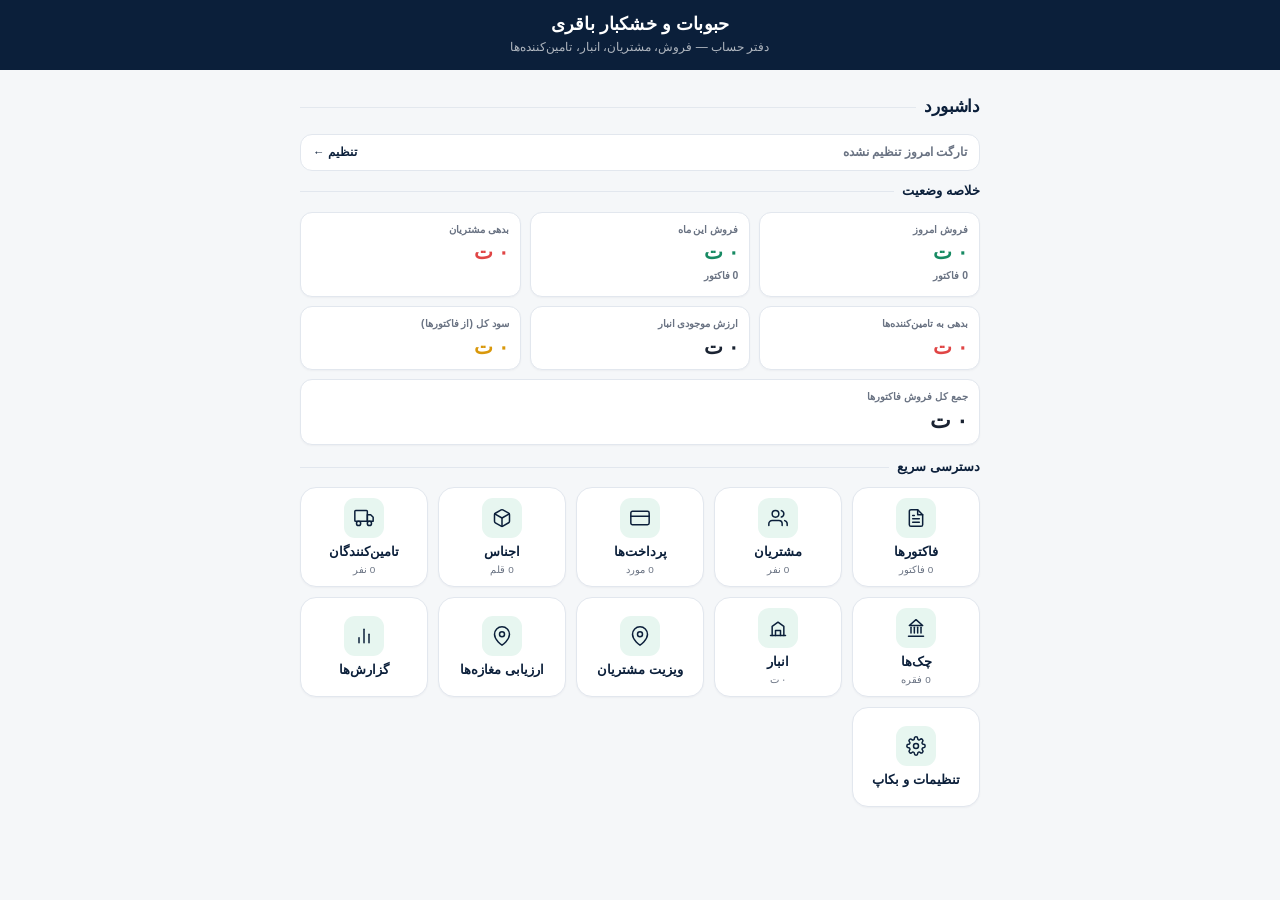
==== commit 08affab1: "Add files via upload" ====
--- a/index.html
+++ b/index.html
@@ -187,17 +187,19 @@
   `;
 });
 
-/** Read-only UI for existing ProspectScout dailyTarget — no writes except ensure day-roll already in core. */
+/** Read-only UI for existing ProspectScout dailyTarget — no writes except ensure day-roll already in core.
+ *  Display gate (UI only): active progress only after at least one visit today (count >= 1).
+ *  Restore/backup may restore target>0 with count=0; keep compact/raw until first visit. */
 function renderDashboardTargetBar(dt){
-  // Compact strip when missing or zero — avoids a large empty card; logic unchanged.
-  if(!dt || !(Number(dt.target) > 0)){
+  const target = dt ? (Number(dt.target)||0) : 0;
+  const count = dt ? (Number(dt.count)||0) : 0;
+  // Compact/raw until first visit — independent of stored target value
+  if(!dt || target <= 0 || count < 1){
     return `<a class="dash-target dash-target-compact" href="./prospects.html">
       <span class="dash-target-title">تارگت امروز تنظیم نشده</span>
       <span class="dash-target-link">تنظیم ←</span>
     </a>`;
   }
-  const target = Number(dt.target)||0;
-  const count = Number(dt.count)||0;
   const pct = Math.min(100, Math.round((count/target)*100));
   const remain = Math.max(0, target - count);
   const done = count >= target;
--- a/css/app.css
+++ b/css/app.css
@@ -565,33 +565,45 @@
 .dash-stats{
   display:grid;
   grid-template-columns:1fr 1fr;
-  gap:10px;
-  margin-bottom:16px;
+  gap:8px;
+  margin-bottom:12px;
 }
 .dash-stat{
   background:var(--color-surface);
   border:1px solid var(--color-border);
-  border-radius:var(--radius-md);
-  padding:14px 12px;
+  border-radius:var(--radius-sm);
+  padding:10px 11px;
   box-shadow:var(--shadow-xs);
+  min-width:0; /* prevent grid blowout on long numbers */
 }
 .dash-stat .label{
-  font-size:.68rem;
+  font-size:.65rem;
   color:var(--color-text-muted);
-  margin-bottom:6px;
+  margin-bottom:4px;
   font-weight:600;
+  line-height:1.3;
 }
 .dash-stat .value{
-  font-size:1.05rem;
+  font-size:clamp(1.05rem, 4.5vw, 1.28rem);
   font-weight:800;
   color:var(--color-text);
-  letter-spacing:-.25px;
-  line-height:1.25;
+  letter-spacing:-.35px;
+  line-height:1.2;
+  word-break:break-word;
+  overflow-wrap:anywhere;
+  font-variant-numeric:tabular-nums;
 }
 .dash-stat.wide{grid-column:1/-1;}
+.dash-stat.wide .value{
+  font-size:clamp(1.12rem, 4.8vw, 1.35rem);
+}
 @media (min-width:380px){
-  .dash-stats{grid-template-columns:1fr 1fr 1fr;}
+  .dash-stats{grid-template-columns:1fr 1fr 1fr; gap:9px;}
   .dash-stat.wide{grid-column:1/-1;}
+}
+@media (max-width:360px){
+  .dash-stats{gap:7px;}
+  .dash-stat{padding:9px 9px;}
 }
 
 .dash-section-label{
@@ -939,10 +951,11 @@
 
 /* ===================== RESPONSIVE ===================== */
 @media (max-width:360px){
-  .dash-grid{grid-template-columns:repeat(3,1fr);gap:6px;}
-  a.dash-tile{min-height:80px;padding:8px 2px;}
-  a.dash-tile .dash-title{font-size:.68rem;}
-  .card .value,.dash-stat .value{font-size:.98rem;}
+  .dash-grid{grid-template-columns:repeat(2,1fr);gap:8px;}
+  a.dash-tile{min-height:88px;padding:10px 6px;}
+  a.dash-tile .dash-title{font-size:.72rem;}
+  .card .value{font-size:.98rem;}
+  /* keep dash-stat .value from clamp() above — do not shrink financial KPIs */
   main{padding:12px 10px calc(96px + var(--safe-bottom));}
 }
 @media (min-width:768px){
@@ -975,15 +988,24 @@
 }
 
 /* ===================== BOTTOM NAVIGATION ===================== */
+/*
+  Pin to layout viewport bottom. JS (nav.js pinBottomNav) may adjust
+  `bottom` against visualViewport on mobile so the bar does not drift
+  mid-screen when the URL bar shows/hides. Do not put transform/filter
+  on ancestors of this element.
+*/
 .bottom-nav{
   position:fixed !important;
   top:auto !important;          /* reset any leftover top from generic rules */
-  left:0;
-  right:0;
-  bottom:0;
+  left:0 !important;
+  right:0 !important;
+  bottom:0 !important;
   height:auto;
   max-height:none;
   width:100%;
+  max-width:100%;
+  margin:0;
+  box-sizing:border-box;
   z-index:40;
   display:flex;
   align-items:stretch;
@@ -997,6 +1019,8 @@
   padding:6px 4px calc(6px + var(--safe-bottom));
   min-height:calc(56px + var(--safe-bottom));
   -webkit-overflow-scrolling:auto;
+  /* Isolate from document flow; avoid transform (containing-block issues). */
+  isolation:isolate;
 }
 .bottom-nav-item{
   flex:1 1 0;
@@ -1148,42 +1172,69 @@
   color:inherit;
   background:linear-gradient(135deg, #0B1F3A 0%, #143056 100%);
   color:#fff;
-  border-radius:16px;
-  padding:14px 16px;
-  margin:0 0 14px;
-  box-shadow:0 6px 18px rgba(11,31,58,.18);
+  border-radius:14px;
+  padding:12px 14px;
+  margin:0 0 12px;
+  box-shadow:0 4px 14px rgba(11,31,58,.14);
 }
 a.dash-target.is-done{
   background:linear-gradient(135deg, #178A63 0%, #20A879 100%);
 }
+/* Compact strip when target is unset / zero — no empty bulk */
+a.dash-target.dash-target-compact{
+  display:flex;
+  align-items:center;
+  justify-content:space-between;
+  gap:10px;
+  padding:8px 12px;
+  margin:0 0 10px;
+  border-radius:12px;
+  box-shadow:none;
+  background:var(--color-surface);
+  color:var(--color-text);
+  border:1px solid var(--color-border);
+}
+a.dash-target.dash-target-compact .dash-target-title{
+  font-size:.78rem;
+  font-weight:700;
+  opacity:1;
+  color:var(--color-text-muted);
+}
+a.dash-target.dash-target-compact .dash-target-link{
+  font-size:.72rem;
+  font-weight:700;
+  opacity:1;
+  color:var(--color-primary);
+  white-space:nowrap;
+}
 .dash-target-top{
   display:flex;
   align-items:center;
   justify-content:space-between;
   gap:8px;
+  margin-bottom:4px;
+}
+.dash-target-title{
+  font-size:.75rem;
+  font-weight:700;
+  opacity:.9;
+}
+.dash-target-pct{
+  font-size:.82rem;
+  font-weight:800;
+}
+.dash-target-nums{
+  font-size:1.2rem;
+  font-weight:800;
+  letter-spacing:-.3px;
   margin-bottom:6px;
 }
-.dash-target-title{
-  font-size:.78rem;
-  font-weight:700;
-  opacity:.9;
-}
-.dash-target-pct{
-  font-size:.85rem;
-  font-weight:800;
-}
-.dash-target-nums{
-  font-size:1.35rem;
-  font-weight:800;
-  letter-spacing:-.3px;
-  margin-bottom:8px;
-}
 .dash-target-bar{
-  height:6px;
+  height:5px;
   border-radius:999px;
   background:rgba(255,255,255,.22);
   overflow:hidden;
-  margin-bottom:8px;
+  margin-bottom:6px;
 }
 .dash-target-bar > span{
   display:block;
@@ -1197,7 +1248,7 @@
   align-items:center;
   justify-content:space-between;
   gap:8px;
-  font-size:.75rem;
+  font-size:.72rem;
   font-weight:600;
   opacity:.95;
 }
@@ -1207,9 +1258,9 @@
   font-weight:600;
 }
 .dash-target-body{
-  font-size:.9rem;
-  font-weight:700;
-  margin-top:4px;
+  font-size:.88rem;
+  font-weight:700;
+  margin-top:2px;
 }
 .dash-target-done,
 .dash-target-remain{
